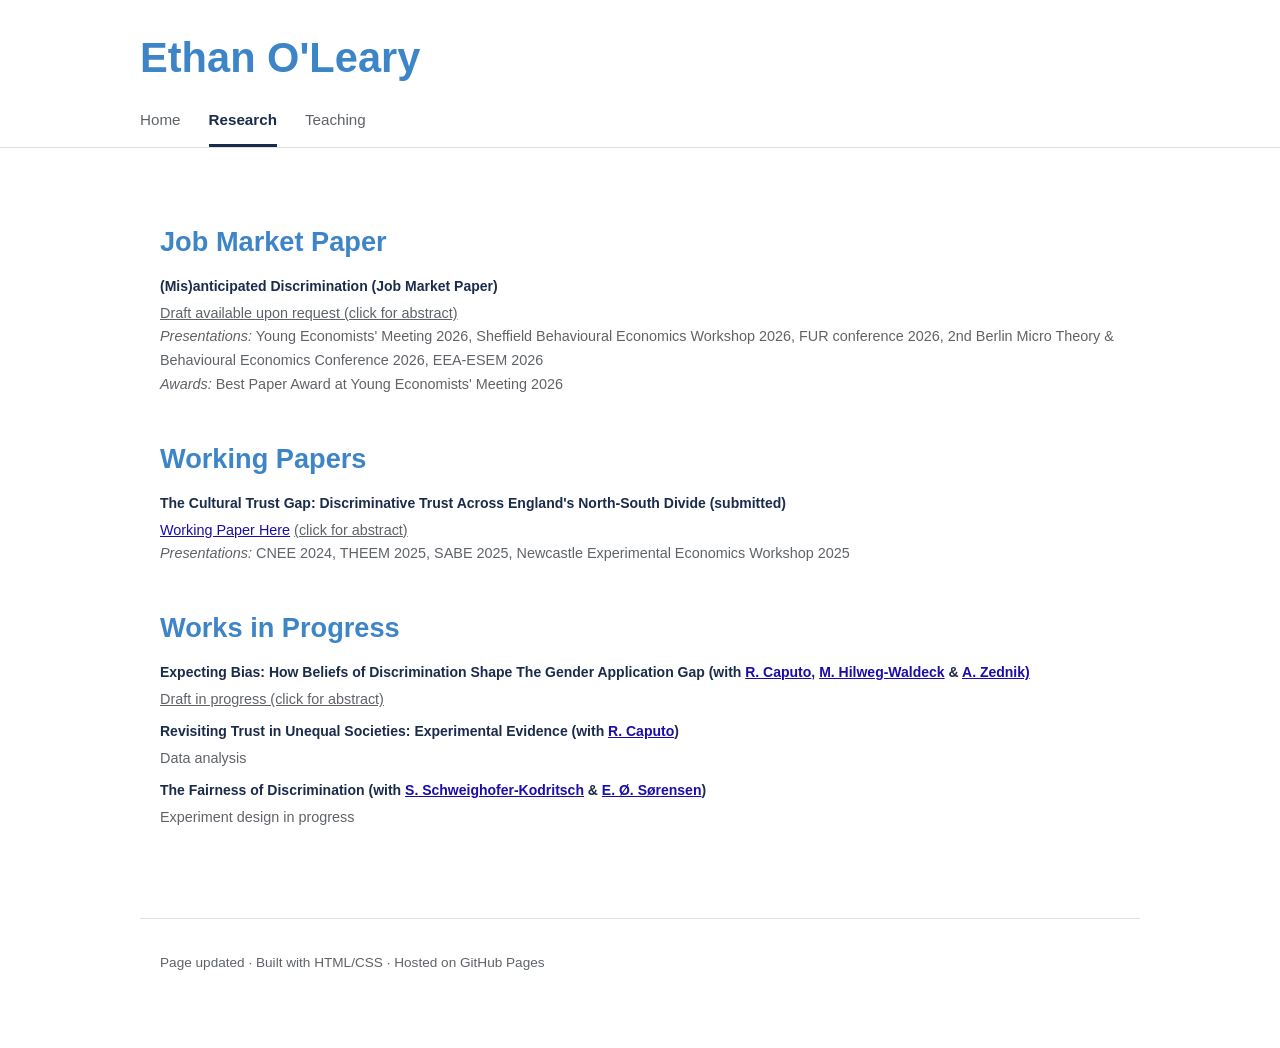
==== research.html @ 9dff880d "paper name" ====
<!DOCTYPE html>
<html lang="en">
<head>
<meta charset="UTF-8">
<meta name="viewport" content="width=device-width, initial-scale=1.0">
<title>Ethan O'Leary</title>
<link rel="stylesheet" href="style.css">
<script defer src="script.js"></script>
  <link rel="preconnect" href="https://fonts.googleapis.com">
<link rel="preconnect" href="https://fonts.gstatic.com" crossorigin>
<link href="https://fonts.googleapis.com/css2?family=Quicksand:wght@400;500;600;700&display=swap" rel="stylesheet">
<link rel="stylesheet" href="style.css">
</head>
<body>

<header class="site-header">
  <div class="header-inner">
    <h1>Ethan O'Leary</h1>
    <nav class="site-nav">
      <a href="index.html">Home</a>
      <a href="research.html" class="active">Research</a>
      <a href="teaching.html">Teaching</a>
    </nav>
  </div>
</header>

<main>
  <h2>Job Market Paper</h2>

  <div class="paper-block">
    <div class="paper-title">(Mis)anticipated Discrimination (Job Market Paper)</div>
    <div class="paper-meta">
      <span class="toggle-link" data-target="abs-jmp">Draft available upon request (click for abstract)</span><br>
      <i>Presentations:</i> Young Economists' Meeting 2026, Sheffield Behavioural Economics Workshop 2026,
      FUR conference 2026, 2nd Berlin Micro Theory & Behavioural Economics Conference 2026, EEA-ESEM 2026<br>
      <i>Awards:</i> Best Paper Award at Young Economists' Meeting 2026
    </div>
    <div class="abstract" id="abs-jmp">
      I propose and test a novel mechanism through which discrimination persists:
      the misperception of statistical discrimination as taste-based discrimination.
      I first derive a theoretical model of self-confirming discrimination which arises
      in the job-application setting to demonstrate this mechanism.
      Correctly attributing the source of discrimination leads to multiple equilibria
      such that arriving at inequality represents a coordination error.
      However, misattributing discrimination to taste-based origins leads only to a
      discriminatory equilibrium and reduces the perceived return to deviating from
      discrimination-inducing application strategies. In a pre-registered laboratory
      experiment, I find that subjects who experience discrimination from an ambiguous
      origin overestimate the probability that this inequality is caused by taste-based
      discriminators. This misattribution is associated with a higher probability that
      application strategies sustain statistical discrimination: a 1 percentage point
      increase in believed probability that discrimination is taste-based corresponds
      to a 0.35 (0.24) percentage point decrease (increase) in the probability that a
      subject in the discriminated (favoured) group applies to a job, perpetuating statistical
      discrimination. Moreover, the more likely subjects perceive the employer to be a
      taste-based discriminator, the more unfair they perceive the labour market and the
      lower their demand for a temporary affirmative action policy aimed at re-coordinating
      toward a less discriminatory outcome. This demonstrates that the misattribution of the
      source of discrimination can both directly and indirectly contribute to sustained
      discrimination and inequality.

    </div>
  </div>

  <h2>Working Papers</h2>

  <div class="paper-block">
    <div class="paper-title">The Cultural Trust Gap: Discriminative Trust Across England's North-South Divide (submitted)</div>
    <div class="paper-meta">
      <a href="https://ssrn.com/abstract=6942559" target="_blank" rel="noopener">Working Paper Here</a>
      <span class="toggle-link" data-target="abs-trust">(click for abstract)</span><br>
      <i>Presentations:</i> CNEE 2024, THEEM 2025, SABE 2025, Newcastle Experimental Economics Workshop 2025
    </div>
    <div class="abstract" id="abs-trust">
      Trust, the belief in another individual or organisation's intent to act in good faith, is a cornerstone of social prosperity.
      However, cultural norms significantly influence trust levels within and between groups, often leading to discriminatory behaviours that undermine cooperation.
      This paper investigates the impact of culture on trust using a novel experimental approach that isolates trust from confounding factors such as risk preferences and distributional concerns.
      The setting of the experiment is England, a culturally and economically divided nation. Focusing on self-identified Southerners and Northerners, I find evidence of a cultural trust gap.
      Specifically, while Southerners exhibit equal trust towards both groups, Northerners trust Southerners significantly less than their own group.
      By decomposing trust into its conditional and unconditional components, I show that this disparity is driven by unconditional trust:
      Northerners perceive Southerners as more selfish than their own culture.
    </div>
  </div>

  <h2>Works in Progress</h2>

  <div class="paper-block">
    <div class="paper-title">Expecting Bias: How Beliefs of Discrimination Shape The Gender Application Gap
      (with <a href="https://sites.google.com/view/robertocaputo/home-page" target="_blank" rel="noopener">R. Caputo</a>,
      <a href="https://sites.google.com/view/michaelhilwegwaldeck/" target="_blank" rel="noopener">M. Hilweg-Waldeck</a>
      &amp; <a href="https://sites.google.com/view/anitazednik/"  target="_blank" rel="noopener">A. Zednik)</a></div>
    <div class="paper-meta">
      <span class="toggle-link" data-target="abs-bias">Draft in progress (click for abstract)</span>
    </div>
    <div class="abstract" id="abs-bias">
      We study to what extent including evaluator subjectivity in tournament decisions affects the documented gender gap in competition.
      We conduct a large-scale, pre-registered online experiment (n=7310) in which workers choose between a non-competitive piece rate and
      a competitive payment scheme whose payout depends on being selected by an incentivised human evaluator.
      By randomly varying whether the evaluator can observe the worker's gender across a male-stereotyped and a non-stereotyped task,
      we exogenously induce the scope for anticipated discrimination. In the male-stereotyped task, gender revelation breaks the link between
      women's objective performance beliefs and their beliefs about being selected: conditional on the subjective probability of having the best signal,
      moderately confident women report significantly lower selection expectations when their gender is observable.
      This distortion reduces female entry, especially among non-risk-averse participants, who had dominated the competitor pool under concealed gender.
      Revelation also disproportionately affects low-ability women, destabilising the usual negative ability-competition relationship among females.
      We validate that this effect is driven by the anticipation of gender discrimination and not by a preference for opting out of settings in which gender is
      made salient: in a non-stereotyped task we find no change in beliefs nor in competition behaviour when their gender is revealed to the evaluator.
      Our findings suggest that the extent to which the gender competition gap distorts female labour supply may be underestimated in the face of the potential for evaluator bias, even before it is enacted.
    </div>
  </div>

  <div class="paper-block">
    <div class="paper-title">Revisiting Trust in Unequal Societies: Experimental Evidence
      (with <a href="https://sites.google.com/view/robertocaputo/home-page" target="_blank" rel="noopener">R. Caputo</a>)</div>
    <div class="paper-meta">Data analysis</div>
  </div>

  <div class="paper-block">
    <div class="paper-title">The Fairness of Discrimination (with
      <a href="https://sites.google.com/site/sebastiankodritsch/" target="_blank" rel="noopener">S. Schweighofer-Kodritsch</a>
      &amp; <a href="https://www.statsokonomen.no/about/" target="_blank" rel="noopener">E. Ø. Sørensen</a>)</div>
    <div class="paper-meta">Experiment design in progress</div>
  </div>
</main>

<footer class="site-footer">
  <p>Page updated · Built with HTML/CSS · Hosted on GitHub Pages</p>
</footer>

</body>
</html>
---- style.css ----
:root {
  --text-color: #202124;
  --muted-color: #5f6368;
  --link-color: #1a0dab;
  --navy: #1a2b4c;
  --name-color: #3d85c6;
  --border-color: #e0e0e0;
  --max-width: 1000px;
}

* { box-sizing: border-box; }

body {
  margin: 0;
  font-family: 'Inter', sans-serif;
  color: var(--text-color);
  line-height: 1.65;
  background: #ffffff;
  font-size: 14px;
}

header.site-header {
  border-bottom: 1px solid var(--border-color);
  padding: 24px 20px 0 20px;
}

.header-inner {
  max-width: var(--max-width);
  margin: 0 auto;
}

.site-header h1 {
  font-size: 2.6rem;
  font-weight: 700;
  color: var(--name-color);
  margin: 0 0 14px 0;
}

nav.site-nav {
  display: flex;
  gap: 28px;
  font-family: 'Inter', sans-serif;
  font-size: 0.95rem;
}

nav.site-nav a {
  text-decoration: none;
  color: var(--muted-color);
  padding-bottom: 12px;
  border-bottom: 3px solid transparent;
}

nav.site-nav a:hover {
  color: var(--text-color);
}

nav.site-nav a.active {
  color: #1a2b4c;
  border-bottom-color: var(--navy);
  font-weight: 600;
}

main {
  max-width: var(--max-width);
  margin: 0 auto;
  padding: 32px 20px 80px 20px;
}

main h2 {
  font-size: 1.7rem;
  font-weight: 700;
  color: var(--name-color);
  margin-top: 40px;
  margin-bottom: 10px;
}

main h3 {
  font-size: 1.25rem;
  font-weight: 600;
  color: black;
  margin-top: 26px;
  margin-bottom: 8px;
}

main h4 {
  font-size: 1.05rem;
  font-weight: 600;
  color: black;
  margin-top: 0;
  margin-bottom: 12px;
}

main p {
  margin: 0 0 16px 0;
}

a {
  color: var(--link-color);
}

hr {
  border: none;
  border-top: 1px solid var(--border-color);
  margin: 32px 0;
}

/* Intro bio layout: photo left, text right */
.intro-block {
  display: flex;
  gap: 28px;
  align-items: flex-start;
  margin-bottom: 12px;
}

.intro-photo {
  flex: 0 0 auto;
}

.intro-photo img {
  display: block;
  width: 180px;
  height: auto;
  max-width: 100%;
}

.intro-text {
  flex: 1 1 auto;
  min-width: 0;
}

.intro-text p {
  margin: 0 0 16px 0;
}

/* Job Market Paper layout: 50/50 columns for title + intro paragraph only */
.jmp-block {
  display: flex;
  gap: 28px;
  align-items: center;
  margin-top: 20px;
}

.jmp-text {
  flex: 1 1 50%;
  min-width: 0;
}

.jmp-text h2 {
  margin-top: 0;
  color: var(--name-color);
}

.jmp-image {
  flex: 1 1 50%;
  min-width: 0;
  display: flex;
  align-items: center;
  justify-content: center;
}

.jmp-image img {
  display: block;
  width: 100%;
  height: auto;
  border-radius: 4px;
}

/* Bullet list spans full page width below the two-column block */
.jmp-list {
  margin: 20px 0 0 0;
  padding-left: 24px;
}

.jmp-list li {
  margin-bottom: 12px;
}

@media (max-width: 700px) {
  .intro-block,
  .jmp-block {
    flex-direction: column;
    align-items: flex-start;
  }
  .intro-photo {
    margin-bottom: 12px;
  }
  .intro-photo img {
    width: 160px;
  }
  .jmp-text,
  .jmp-image {
    flex: 1 1 auto;
    width: 100%;
  }
  .jmp-image {
    margin-top: 20px;
  }
}

.paper-block {
  margin-bottom: 8px;
}

.paper-title {
  font-weight: 600;
  color: var(--navy);
}

.paper-meta {
  font-family: 'Inter', sans-serif;
  font-size: 0.9rem;
  color: var(--muted-color);
  margin: 4px 0 8px 0;
}

.abstract {
  display: none;
  border-left: 3px solid var(--border-color);
  padding-left: 14px;
  margin: 8px 0 18px 0;
  color: var(--muted-color);
  font-size: 0.97rem;
}

.abstract.open {
  display: block;
}

.toggle-link {
  cursor: pointer;
  font-family: 'Inter', sans-serif;
  font-size: 0.9rem;
  text-decoration: underline;
}

ol.talks-list, ul.talks-list {
  padding-left: 0;
  list-style: none;
  margin: 0 0 20px 0;
}

ol.talks-list li, ul.talks-list li {
  margin-bottom: 8px;
}

/* Collapsible "Before 2026..." section */
.collapsible-title {
  cursor: pointer;
  user-select: none;
}

.collapsible-title:hover {
  opacity: 0.8;
}

.toggle-indicator {
  font-size: 1.1rem;
  font-weight: 400;
  color: var(--muted-color);
}

.collapsible-content {
  display: none;
}

.collapsible-content.open {
  display: block;
}

footer.site-footer {
  max-width: var(--max-width);
  margin: 0 auto;
  padding: 20px 20px 60px 20px;
  font-family: 'Inter', sans-serif;
  font-size: 0.85rem;
  color: var(--muted-color);
  border-top: 1px solid var(--border-color);
}
---- style.css ----
:root {
  --text-color: #202124;
  --muted-color: #5f6368;
  --link-color: #1a0dab;
  --navy: #1a2b4c;
  --name-color: #3d85c6;
  --border-color: #e0e0e0;
  --max-width: 1000px;
}

* { box-sizing: border-box; }

body {
  margin: 0;
  font-family: 'Inter', sans-serif;
  color: var(--text-color);
  line-height: 1.65;
  background: #ffffff;
  font-size: 14px;
}

header.site-header {
  border-bottom: 1px solid var(--border-color);
  padding: 24px 20px 0 20px;
}

.header-inner {
  max-width: var(--max-width);
  margin: 0 auto;
}

.site-header h1 {
  font-size: 2.6rem;
  font-weight: 700;
  color: var(--name-color);
  margin: 0 0 14px 0;
}

nav.site-nav {
  display: flex;
  gap: 28px;
  font-family: 'Inter', sans-serif;
  font-size: 0.95rem;
}

nav.site-nav a {
  text-decoration: none;
  color: var(--muted-color);
  padding-bottom: 12px;
  border-bottom: 3px solid transparent;
}

nav.site-nav a:hover {
  color: var(--text-color);
}

nav.site-nav a.active {
  color: #1a2b4c;
  border-bottom-color: var(--navy);
  font-weight: 600;
}

main {
  max-width: var(--max-width);
  margin: 0 auto;
  padding: 32px 20px 80px 20px;
}

main h2 {
  font-size: 1.7rem;
  font-weight: 700;
  color: var(--name-color);
  margin-top: 40px;
  margin-bottom: 10px;
}

main h3 {
  font-size: 1.25rem;
  font-weight: 600;
  color: black;
  margin-top: 26px;
  margin-bottom: 8px;
}

main h4 {
  font-size: 1.05rem;
  font-weight: 600;
  color: black;
  margin-top: 0;
  margin-bottom: 12px;
}

main p {
  margin: 0 0 16px 0;
}

a {
  color: var(--link-color);
}

hr {
  border: none;
  border-top: 1px solid var(--border-color);
  margin: 32px 0;
}

/* Intro bio layout: photo left, text right */
.intro-block {
  display: flex;
  gap: 28px;
  align-items: flex-start;
  margin-bottom: 12px;
}

.intro-photo {
  flex: 0 0 auto;
}

.intro-photo img {
  display: block;
  width: 180px;
  height: auto;
  max-width: 100%;
}

.intro-text {
  flex: 1 1 auto;
  min-width: 0;
}

.intro-text p {
  margin: 0 0 16px 0;
}

/* Job Market Paper layout: 50/50 columns for title + intro paragraph only */
.jmp-block {
  display: flex;
  gap: 28px;
  align-items: center;
  margin-top: 20px;
}

.jmp-text {
  flex: 1 1 50%;
  min-width: 0;
}

.jmp-text h2 {
  margin-top: 0;
  color: var(--name-color);
}

.jmp-image {
  flex: 1 1 50%;
  min-width: 0;
  display: flex;
  align-items: center;
  justify-content: center;
}

.jmp-image img {
  display: block;
  width: 100%;
  height: auto;
  border-radius: 4px;
}

/* Bullet list spans full page width below the two-column block */
.jmp-list {
  margin: 20px 0 0 0;
  padding-left: 24px;
}

.jmp-list li {
  margin-bottom: 12px;
}

@media (max-width: 700px) {
  .intro-block,
  .jmp-block {
    flex-direction: column;
    align-items: flex-start;
  }
  .intro-photo {
    margin-bottom: 12px;
  }
  .intro-photo img {
    width: 160px;
  }
  .jmp-text,
  .jmp-image {
    flex: 1 1 auto;
    width: 100%;
  }
  .jmp-image {
    margin-top: 20px;
  }
}

.paper-block {
  margin-bottom: 8px;
}

.paper-title {
  font-weight: 600;
  color: var(--navy);
}

.paper-meta {
  font-family: 'Inter', sans-serif;
  font-size: 0.9rem;
  color: var(--muted-color);
  margin: 4px 0 8px 0;
}

.abstract {
  display: none;
  border-left: 3px solid var(--border-color);
  padding-left: 14px;
  margin: 8px 0 18px 0;
  color: var(--muted-color);
  font-size: 0.97rem;
}

.abstract.open {
  display: block;
}

.toggle-link {
  cursor: pointer;
  font-family: 'Inter', sans-serif;
  font-size: 0.9rem;
  text-decoration: underline;
}

ol.talks-list, ul.talks-list {
  padding-left: 0;
  list-style: none;
  margin: 0 0 20px 0;
}

ol.talks-list li, ul.talks-list li {
  margin-bottom: 8px;
}

/* Collapsible "Before 2026..." section */
.collapsible-title {
  cursor: pointer;
  user-select: none;
}

.collapsible-title:hover {
  opacity: 0.8;
}

.toggle-indicator {
  font-size: 1.1rem;
  font-weight: 400;
  color: var(--muted-color);
}

.collapsible-content {
  display: none;
}

.collapsible-content.open {
  display: block;
}

footer.site-footer {
  max-width: var(--max-width);
  margin: 0 auto;
  padding: 20px 20px 60px 20px;
  font-family: 'Inter', sans-serif;
  font-size: 0.85rem;
  color: var(--muted-color);
  border-top: 1px solid var(--border-color);
}
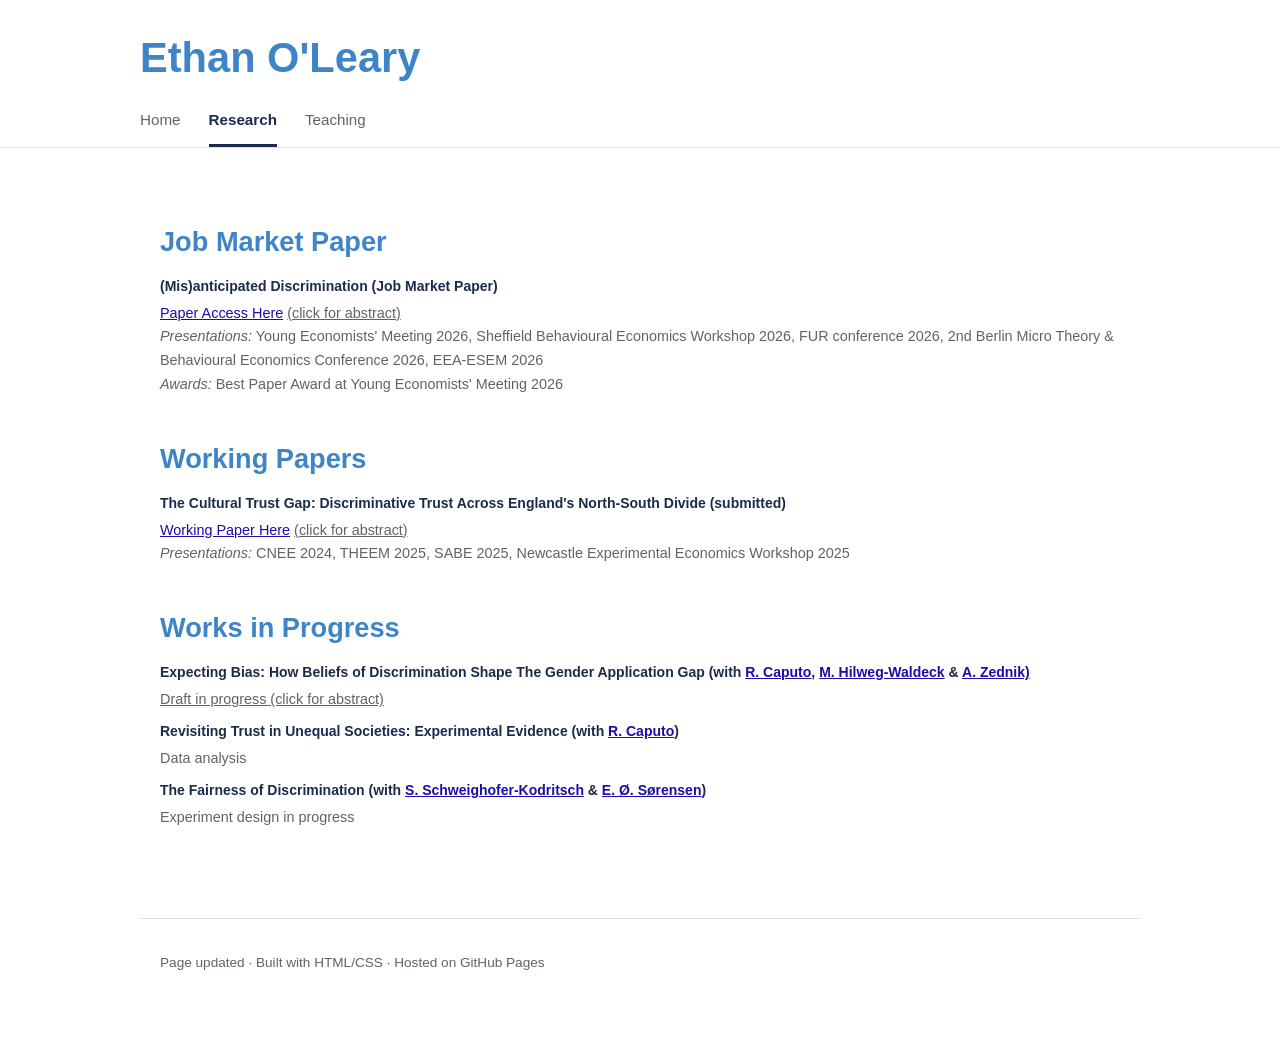
==== commit 71c3c5ec: "jmp access" ====
--- a/research.html
+++ b/research.html
@@ -30,34 +30,28 @@
   <div class="paper-block">
     <div class="paper-title">(Mis)anticipated Discrimination (Job Market Paper)</div>
     <div class="paper-meta">
-      <span class="toggle-link" data-target="abs-jmp">Draft available upon request (click for abstract)</span><br>
+      <a href="files/EO_JMP.pdf" target="_blank" rel="noopener">Paper Access Here</a>
+      <span class="toggle-link" data-target="abs-trust">(click for abstract)</span><br>
       <i>Presentations:</i> Young Economists' Meeting 2026, Sheffield Behavioural Economics Workshop 2026,
       FUR conference 2026, 2nd Berlin Micro Theory & Behavioural Economics Conference 2026, EEA-ESEM 2026<br>
       <i>Awards:</i> Best Paper Award at Young Economists' Meeting 2026
     </div>
     <div class="abstract" id="abs-jmp">
-      I propose and test a novel mechanism through which discrimination persists:
-      the misperception of statistical discrimination as taste-based discrimination.
-      I first derive a theoretical model of self-confirming discrimination which arises
-      in the job-application setting to demonstrate this mechanism.
-      Correctly attributing the source of discrimination leads to multiple equilibria
-      such that arriving at inequality represents a coordination error.
-      However, misattributing discrimination to taste-based origins leads only to a
-      discriminatory equilibrium and reduces the perceived return to deviating from
-      discrimination-inducing application strategies. In a pre-registered laboratory
-      experiment, I find that subjects who experience discrimination from an ambiguous
-      origin overestimate the probability that this inequality is caused by taste-based
-      discriminators. This misattribution is associated with a higher probability that
-      application strategies sustain statistical discrimination: a 1 percentage point
-      increase in believed probability that discrimination is taste-based corresponds
-      to a 0.35 (0.24) percentage point decrease (increase) in the probability that a
-      subject in the discriminated (favoured) group applies to a job, perpetuating statistical
-      discrimination. Moreover, the more likely subjects perceive the employer to be a
-      taste-based discriminator, the more unfair they perceive the labour market and the
-      lower their demand for a temporary affirmative action policy aimed at re-coordinating
-      toward a less discriminatory outcome. This demonstrates that the misattribution of the
-      source of discrimination can both directly and indirectly contribute to sustained
-      discrimination and inequality.
+      I propose and test a novel mechanism through which discrimination persists: the misperception of statistical
+      discrimination as taste-based discrimination. I first derive a model of self-confirming discrimination in a
+      job-application setting, in which misperceiving statistical discrimination as taste-based is a key channel:
+      correctly attributed statistical discrimination admits both discriminatory and non-discriminatory equilibria,
+      so inequality reflects a coordination failure, while misattribution to taste-based origins yields only discriminatory
+      equilibria and lowers the perceived return to re-coordination. In a pre-registered laboratory experiment, subjects
+      who experience discrimination from an ambiguous origin overestimate the probability that this inequality is caused
+      by taste-based discriminators. This misattribution is associated with a higher probability that application
+      strategies sustain statistical discrimination: a 1 percentage point increase in believed probability that
+      discrimination is taste-based corresponds to a 0.35 (0.24) percentage point decrease (increase) in the probability
+      that a subject in the discriminated (favoured) group applies to a job, perpetuating statistical discrimination.
+      Moreover, the more likely subjects perceive the employer to be a taste-based discriminator, the more unfair they
+      perceive the labour market and the lower their demand for a temporary affirmative action policy aimed at re-coordinating
+      toward a less discriminatory outcome. This demonstrates that the persistence of discrimination is not only driven
+      by the underlying source, but also the perception of such.
 
     </div>
   </div>
--- a/style.css
+++ b/style.css
@@ -118,8 +118,8 @@
 
 .intro-photo img {
   display: block;
-  width: 180px;
-  height: auto;
+  width: 320px;
+  height: 320px;
   max-width: 100%;
 }
 
--- a/style.css
+++ b/style.css
@@ -118,8 +118,8 @@
 
 .intro-photo img {
   display: block;
-  width: 180px;
-  height: auto;
+  width: 320px;
+  height: 320px;
   max-width: 100%;
 }
 
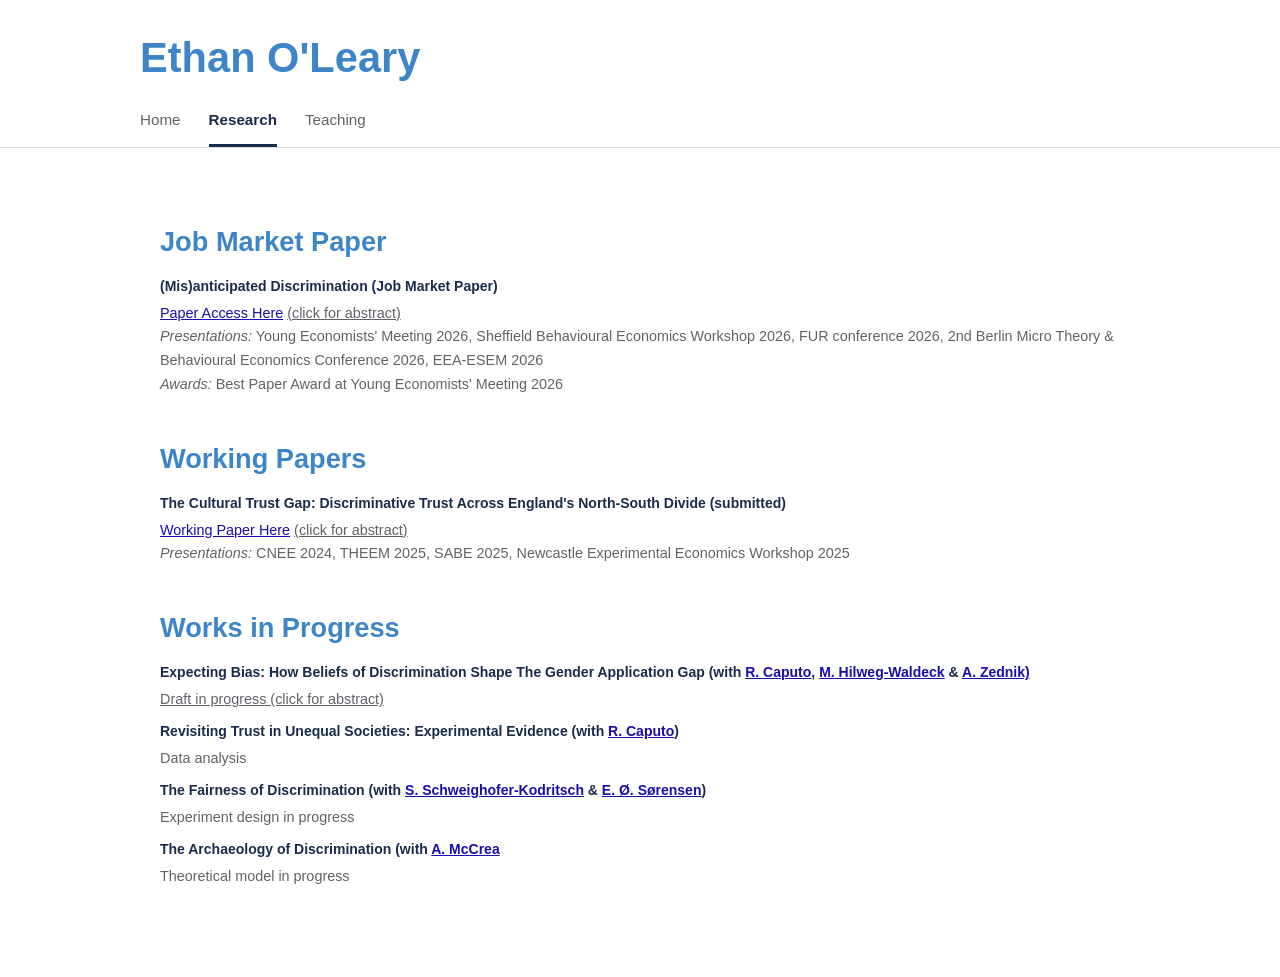
==== commit 29c7589e: "new project" ====
--- a/research.html
+++ b/research.html
@@ -31,7 +31,7 @@
     <div class="paper-title">(Mis)anticipated Discrimination (Job Market Paper)</div>
     <div class="paper-meta">
       <a href="files/EO_JMP.pdf" target="_blank" rel="noopener">Paper Access Here</a>
-      <span class="toggle-link" data-target="abs-trust">(click for abstract)</span><br>
+      <span class="toggle-link" data-target="abs-jmp">(click for abstract)</span><br>
       <i>Presentations:</i> Young Economists' Meeting 2026, Sheffield Behavioural Economics Workshop 2026,
       FUR conference 2026, 2nd Berlin Micro Theory & Behavioural Economics Conference 2026, EEA-ESEM 2026<br>
       <i>Awards:</i> Best Paper Award at Young Economists' Meeting 2026
@@ -114,11 +114,15 @@
       &amp; <a href="https://www.statsokonomen.no/about/" target="_blank" rel="noopener">E. Ø. Sørensen</a>)</div>
     <div class="paper-meta">Experiment design in progress</div>
   </div>
+
+  <div class="paper-block">
+    <div class="paper-title">The Archaeology of Discrimination (with
+      <a href="https://sites.google.com/view/ashleymccrea/home" target="_blank" rel="noopener">A. McCrea</a>
+     </div>
+    <div class="paper-meta">Theoretical model in progress</div>
+  </div>
 </main>
 
-<footer class="site-footer">
-  <p>Page updated · Built with HTML/CSS · Hosted on GitHub Pages</p>
-</footer>
 
 </body>
 </html>
--- a/style.css
+++ b/style.css
@@ -113,14 +113,13 @@
 }
 
 .intro-photo {
-  flex: 0 0 auto;
+  flex: 0 0 200px;
 }
 
 .intro-photo img {
-  display: block;
-  width: 320px;
-  height: 320px;
+  width: 200px;
   max-width: 100%;
+  height: auto;
 }
 
 .intro-text {
--- a/style.css
+++ b/style.css
@@ -113,14 +113,13 @@
 }
 
 .intro-photo {
-  flex: 0 0 auto;
+  flex: 0 0 200px;
 }
 
 .intro-photo img {
-  display: block;
-  width: 320px;
-  height: 320px;
+  width: 200px;
   max-width: 100%;
+  height: auto;
 }
 
 .intro-text {
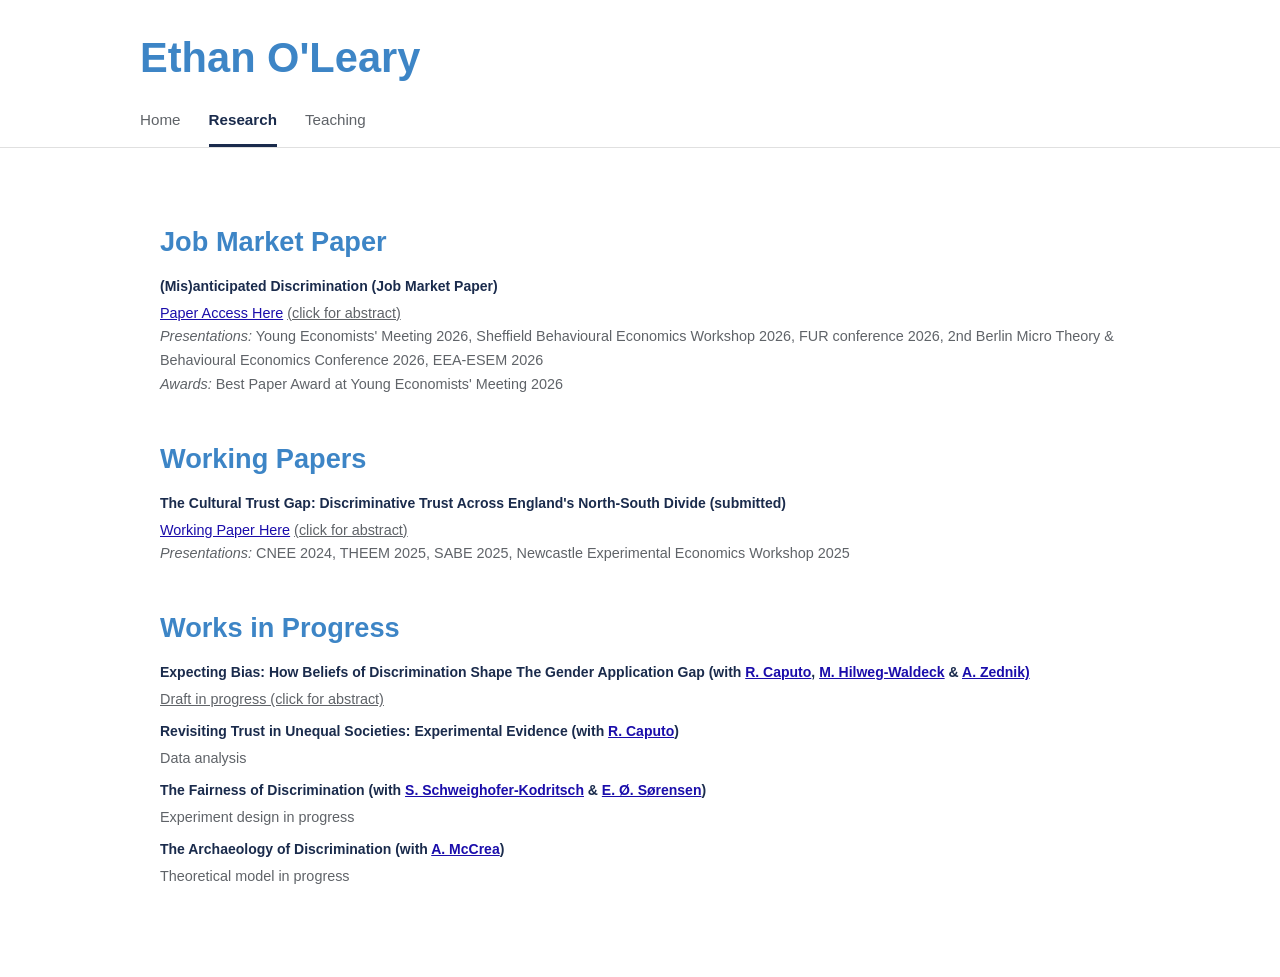
==== commit 9b7bfc12: "new project" ====
--- a/research.html
+++ b/research.html
@@ -117,7 +117,7 @@
 
   <div class="paper-block">
     <div class="paper-title">The Archaeology of Discrimination (with
-      <a href="https://sites.google.com/view/ashleymccrea/home" target="_blank" rel="noopener">A. McCrea</a>
+      <a href="https://sites.google.com/view/ashleymccrea/home" target="_blank" rel="noopener">A. McCrea</a>)
      </div>
     <div class="paper-meta">Theoretical model in progress</div>
   </div>
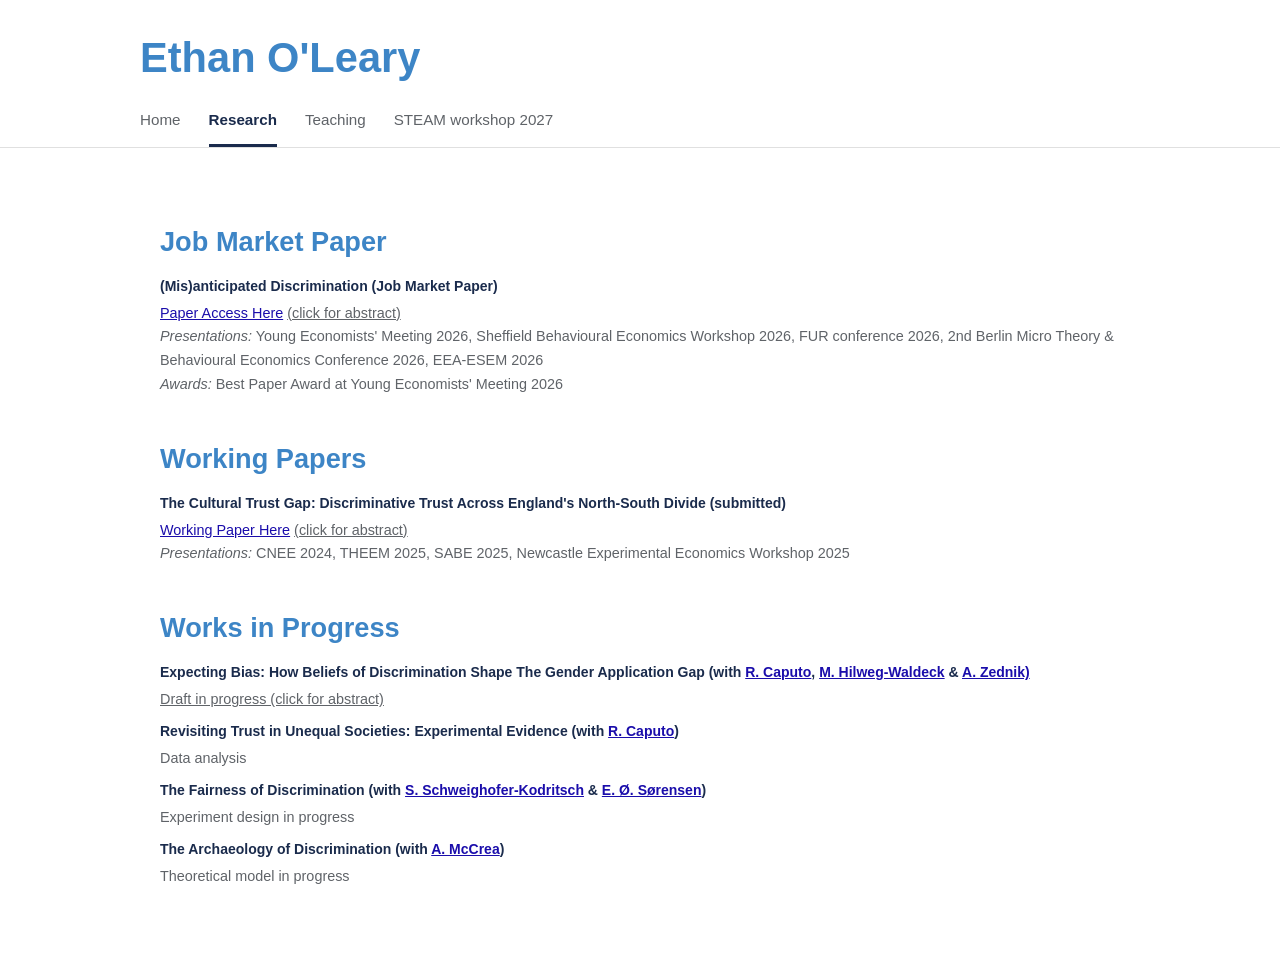
==== commit 882c7ddb: "steam" ====
--- a/research.html
+++ b/research.html
@@ -20,6 +20,7 @@
       <a href="index.html">Home</a>
       <a href="research.html" class="active">Research</a>
       <a href="teaching.html">Teaching</a>
+      <a href="https://sites.google.com/view/steamworkshop2027/home">STEAM workshop 2027</a>
     </nav>
   </div>
 </header>
@@ -61,7 +62,7 @@
   <div class="paper-block">
     <div class="paper-title">The Cultural Trust Gap: Discriminative Trust Across England's North-South Divide (submitted)</div>
     <div class="paper-meta">
-      <a href="https://ssrn.com/abstract=6942559" target="_blank" rel="noopener">Working Paper Here</a>
+      <a href="files/EO_CultureTrust.pdf" target="_blank" rel="noopener">Working Paper Here</a>
       <span class="toggle-link" data-target="abs-trust">(click for abstract)</span><br>
       <i>Presentations:</i> CNEE 2024, THEEM 2025, SABE 2025, Newcastle Experimental Economics Workshop 2025
     </div>
